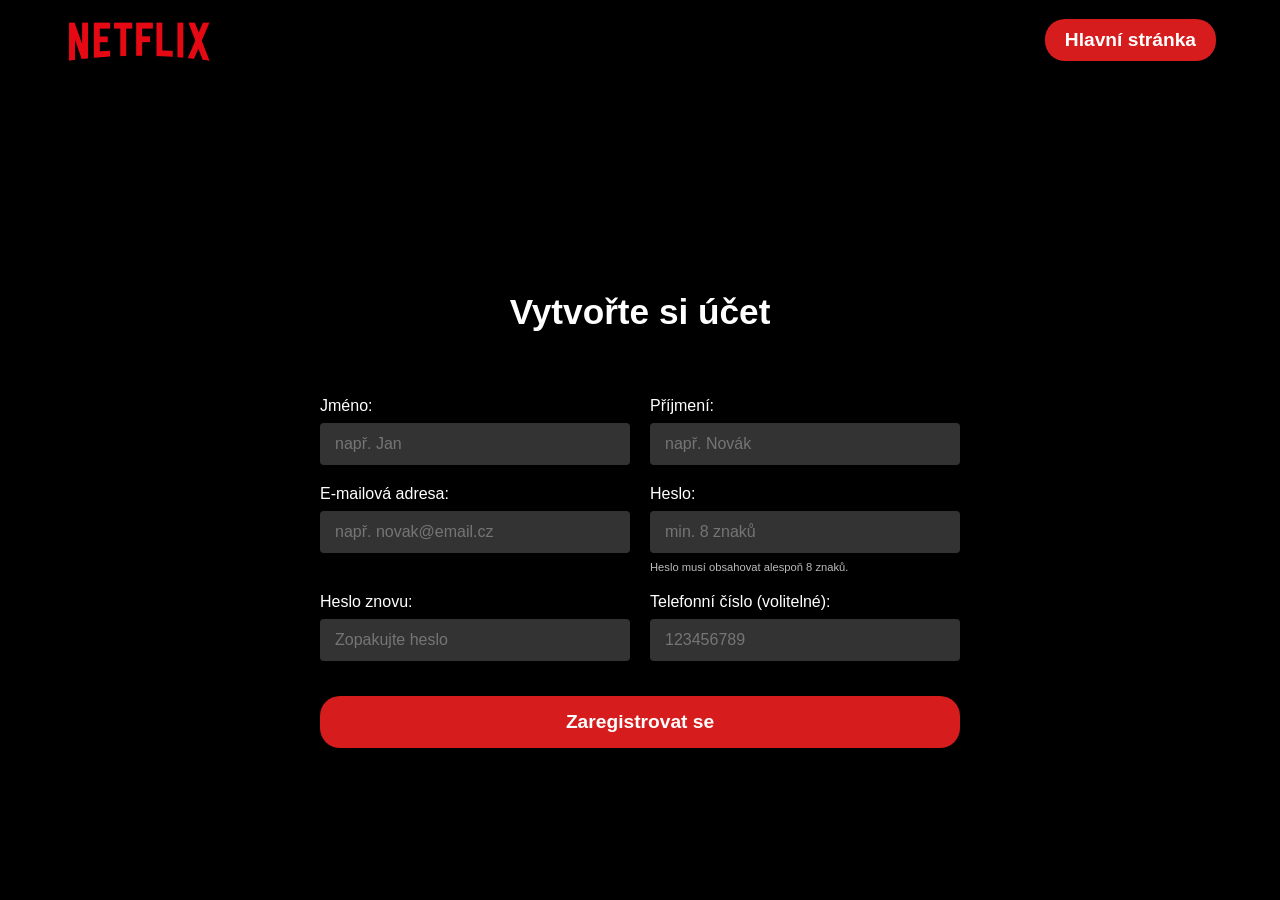
==== form.html @ d41755fc "Transfer to Netclone" ====
<!doctype html>
<html lang="cs">
  <head>
    <meta charset="UTF-8" />
    <meta name="viewport" content="width=device-width, initial-scale=1.0" />
    <title>Netflix Clone - Registrace</title>
    <link rel="stylesheet" href="styles/reset.css" />
    <link rel="stylesheet" href="styles/global.css" />
    <link rel="stylesheet" href="styles/layout.css" />
    <link rel="stylesheet" href="styles/form.css" />
  </head>
  <body>

    <!-- ========================================== -->
    <!-- HLAVIČKA STRÁNKY (HEADER)                  -->
    <!-- ========================================== -->
    <header>
      <a href="index.html" class="logo" aria-label="Domů"></a>
      <a href="index.html" class="btn-netflix">Hlavní stránka</a>
    </header>

    <!-- ========================================== -->
    <!-- HLAVNÍ OBSAH STRÁNKY (MAIN)                -->
    <!-- ========================================== -->
    <main>
      <h2>Vytvořte si účet</h2>

      <!-- --- Registrační formulář --- -->
      <form id="registration-form">

        <!-- Pole: Jméno -->
        <div class="input-group">
          <label for="first-name">Jméno:</label>
          <input
            type="text"
            id="first-name"
            name="first-name"
            required
            placeholder="např. Jan"
          />
        </div>

        <!-- Pole: Příjmení -->
        <div class="input-group">
          <label for="surname">Příjmení:</label>
          <input
            type="text"
            id="surname"
            name="surname"
            required
            placeholder="např. Novák"
          />
        </div>

        <!-- Pole: E-mail -->
        <div class="input-group">
          <label for="user-email">E-mailová adresa:</label>
          <input
            type="email"
            id="user-email"
            name="email"
            required
            placeholder="např. novak@email.cz"
          />
        </div>

        <!-- Pole: Heslo -->
        <div class="input-group">
          <label for="user-password">Heslo:</label>
          <input
            type="password"
            id="user-password"
            name="password"
            required
            minlength="8"
            placeholder="min. 8 znaků"
          />
          <small class="form-help">Heslo musí obsahovat alespoň 8 znaků.</small>
        </div>

        <!-- Pole: Heslo znovu (kontrola shody)-->
        <div class="input-group">
          <label for="user-repeat-password">Heslo znovu:</label>
          <input
            type="password"
            id="user-repeat-password"
            name="repeat-password"
            required
            minlength="8"
            placeholder="Zopakujte heslo"
          />
          <span id="password-error" class="error-text hidden"
            >Hesla se neshodují!</span
          >
        </div>

        <!-- Pole: Telefonní číslo (volitelné)-->
        <div class="input-group">
          <label for="user-phone">Telefonní číslo (volitelné):</label>
          <input
            type="tel"
            id="user-phone"
            name="phone"
            pattern="[0-9]{9}"
            placeholder="123456789"
          />
        </div>

        <!-- Odesílací tlačítko -->
        <button type="submit" class="btn-netflix">Zaregistrovat se</button>
        
      </form>
    </main>

    <!-- ========================================== -->
    <!-- SCRIPTY A DODATEČNÉ ELEMENTY               -->
    <!-- ========================================== -->
    <img
      src="icons/circle-up-solid-full.svg"
      class="scroll-up-btn"
      alt="Zpět nahoru"
    />
    <script type="module" src="scripts/main.js"></script>
  </body>
</html>
---- styles/global.css ----
/* ==========================================================================
   GLOBAL.CSS
   Základní nastavení, proměnné a globální komponenty napříč celým webem.
   ========================================================================== */

/* --- 1. PROMĚNNÉ (Design Tokens) --- */  
:root {
  /* --- ZNAČKA (Brand) --- */
  --netflix-red: rgb(214, 28, 28);
  --netflix-red-rgb: 214, 28, 28; /* Pro použití v rgba() */
  --netflix-red-hover: rgb(190, 20, 20);

  /* --- POZADÍ A POVRCHY (Backgrounds & Surfaces) --- */
  --bg-black: #000000; /* Úplně černé pozadí webu/patičky */
  --bg-black-rgb: 0, 0, 0; /* Pro použití v rgba() */
  --bg-dark: #141414; /* Netflix tmavé pozadí (pro případné sekce) */
  --surface-dark: #222222; /* Karty filmů, pozadí položek v roletce */
  --surface-medium: #333333; /* Pozadí inputů a roletky (select) */
  --surface-light: #444444; /* Aktivní stav inputů (focus) */

  /* Průhledná pozadí (Overlays) */
  --overlay-dark: rgba(0, 0, 0, 0.75); /* Pozadí registračního formuláře */

  /* --- TEXTY (Typography) --- */
  --text-primary: #ffffff; /* Hlavní nadpisy a texty */
  --text-secondary: #e5e5e5; /* Popisky polí (labely) */
  --text-help: #bbbbbb; /* Doplňující texty a nápovědy */
  --text-muted: #737373; /* Nejméně výrazný text (např. patička) */

  /* --- RÁMEČKY (Borders) --- */
  --border-color: #555555; /* Standardní rámeček inputů a roletky */

  /* --- STAVOVÉ BARVY (Status/Validation) --- */
  --color-success: #46d369; /* Zelená pro úspěch */
  --bg-success-light: rgba(70, 211, 105, 0.1); /* Zelené průhledné pozadí */
  --bg-error-light: rgba(
    214,
    28,
    28,
    0.1
  ); /* Červené průhledné pozadí pro chybu */
}

/* --- 2. ZÁKLADNÍ NASTAVENÍ (Base) --- */
body {
  background-color: var(--bg-black);
  color: var(--text-primary);
  font-family: Arial, sans-serif;
  min-height: 100vh; /* Zajistí, že pozadí je přes celou obrazovku */
  display: flex;
  flex-direction: column;
}

main {
  padding: 0px;
  flex-grow: 1;
}

/* --- 3. GLOBÁLNÍ KOMPONENTY (Components) --- */
.btn-netflix {
  background-color: var(--netflix-red);
  color: var(--text-primary);
  padding: 8px 16px;
  border: none;
  border-radius: 20px; /* Sjednocené zaoblení */
  text-decoration: none;
  font-weight: bold;
  font-size: 1rem;
  cursor: pointer;
  display: inline-flex;
  align-items: center;
  justify-content: center;
  transition:
    background-color 0.3s ease,
    transform 0.2s ease;
}

.btn-netflix:hover {
  background-color: var(--netflix-red-hover);
  color: var(--text-primary);
  transform: scale(1.05); /* Jemné zvětšení pro interaktivitu */
}

.btn-netflix:active {
  transform: scale(0.98);
}

.scroll-up-btn {
  position: fixed;
  bottom: 10px;
  right: 10px;
  width: 40px;
  height: 40px;
  cursor: pointer;
  z-index: 1000;
  opacity: 0;
  visibility: hidden;
  transition:
    opacity 0.3s ease,
    visibility 0.3s ease,
    transform 0.2s ease;
}

/* Třída, kterou přidáme přes JavaScript pro zobrazení */
.scroll-up-btn.visible {
  opacity: 1;
  visibility: visible;
}

.scroll-up-btn:hover {
  transform: scale(1.1); /* Efekt zvětšení při najetí myší */
}

/* --- 4. MEDIA QUERIES --- */
/* ==========================================================================
   TABLET (min-width: 768px)
   ========================================================================== */
@media (min-width: 768px) {
  .btn-netflix {
    font-size: 1.2rem;
    padding: 10px 20px;
  }
  .scroll-up-btn {
    width: 50px;
    height: 50px;
  }
}
---- styles/layout.css ----
/* ==========================================================================
   LAYOUT.CSS
   Styly pro opakující se strukturní prvky (Hlavička, Navigace, Patička).
   ========================================================================== */

/* --- 1. HLAVIČKA (Header) --- */
header {
  display: flex;
  justify-content: space-between;
  align-items: center;
  padding: 20px 5%;
  width: 100%;
  background-color: var(--bg-black);
  position: sticky;
  height: 60px;
  top: 0;
  left: 0;
  z-index: 100;
}

.logo {
  display: block;
  background-image: url("../pictures/netflix-logo.png");
  background-size: contain;
  background-repeat: no-repeat;
  margin-top: 10px;
  width: 120px;
  height: 45px;
}

/* --- 2. NAVIGACE (Nav) --- */
nav {
  display: flex;
  flex-wrap: wrap; /* Pro velmi malé displeje (300px) se odkazy hezky zalomí */
  gap: 20px;
  justify-content: center; /* Na mobilu vycentrujeme */
}

/* Odkazy v navigaci */
nav a {
  color: var(--text-primary);
  text-decoration: none;
  font-weight: bold;
  font-size: 1.1rem;
  transition: color 0.3s ease; /* Plynulá změna barvy při najetí myší */
}

nav a:hover {
  color: var(--netflix-red);
}

/* --- 3. PATIČKA (Footer) --- */
/* --- Patička --- */
footer {
  background-color: var(--bg-black);
  padding: 60px 10%; /* Velké odsazení zleva a zprava */
  margin-bottom: 20px;
}

.footer-links {
  display: grid;
  /*  Vytvoří sloupce o minimální šířce 180px, zbytek místa se rovnoměrně rozdělí */
  grid-template-columns: repeat(2, 1fr);
  gap: 20px;
}

.footer-links a {
  color: var(--text-muted);
  text-decoration: underline;
  font-size: 0.9rem;
  transition: color 0.3s ease;
}

.footer-links a:hover {
  color: var(--text-primary); /* Po najetí myší odkaz zesvětlá */
}
/* ==========================================================================
   TABLET (min-width: 768px)
   ========================================================================== */
@media (min-width: 768px) {
  header {
    height: 80px;
  }
  .logo {
    width: 150px;
    height: 55px;
  }
  nav {
    justify-content: flex-start;
  }
}
---- styles/form.css ----
/* ==========================================================================
   FORM.CSS
   Styly pro registrační stránku a formuláře.
   ========================================================================== */

/* --- 1. ZÁKLADNÍ ROZLOŽENÍ (Base) --- */
main {
  display: flex;
  flex-direction: column;
  align-items: center;
  justify-content: center;
  margin: 50px 20px;
}

main h2 {
  margin-top: 100px;
  margin-bottom: 25px;
  font-size: 2.2rem;
  text-align: center;
}

/* --- 2. OBAL FORMULÁŘE (Form Container) --- */
/* Samotný box formuláře */
#registration-form {
  background-color: var(--overlay-dark); /* Tmavý průhledný box */
  padding: 40px 30px;
  border-radius: 8px;
  width: 100%;
  max-width: 400px; /* Aby nebyl na PC přes celou obrazovku */
  display: flex;
  flex-direction: column;
  gap: 20px;
}
#registration-form button {
  padding: 15px; /* Specifické pro tento formulář */
  margin-top: 10px;
}

/* --- 3. INPUTY A LABELY (Form Inputs) --- */
/* Obal pro label a input */
.input-group {
  display: flex;
  flex-direction: column;
  gap: 8px;
}

.input-group label {
  font-size: 1rem;
  font-weight: 500;
}

/* Políčka pro psaní */
.input-group input {
  background-color: var(--surface-medium);
  color: var(--text-primary);
  border: none;
  border-radius: 4px;
  padding: 12px 15px;
  font-size: 1rem;
  outline: none; /* Skryje výchozí modrý rámeček prohlížeče */
  transition:
    background-color 0.3s ease,
    outline 0.3s ease;
}

/* Efekt po kliknutí do políčka (focus) */
.input-group input:focus {
  background-color: var(--surface-light);
  outline: 2px solid var(--netflix-red);
}

.input-group .form-help {
  font-size: 0.7rem;
  color: var(--text-help);
}


/* --- 4. STAVOVÉ TŘÍDY A VALIDACE (Validation States) --- */
/* Stylování chybového textu */
.error-text {
  color: var(--netflix-red);
  font-size: 0.85rem;
  margin-top: -3px;
  font-weight: bold;
}

/* Třída pro skrytí elementu */
.hidden {
  display: none;
}

/* Třída, kterou přidáme políčku přes JS, když je v něm chyba */
.input-error {
  border: 2px solid var(--netflix-red) !important;
  background-color: var(--bg-error-light) !important;
}

/* Třída pro zprávu o úspěchu (tu vytvoříme přes TypeScript) */
.success-message {
  color: var(--color-success);
  background-color: var(--bg-success-light);
  padding: 20px;
  border-radius: 4px;
  text-align: center;
  font-size: 1.2rem;
  border: 1px solid var(--color-success);
}

/* Políčko je správně vyplněné (a uživatel do něj už něco napsal) */
.input-group input:not(:placeholder-shown):valid {
  outline: 2px solid var(--color-success) !important;
}

/* Políčko je vyplněné špatně (a uživatel do něj už něco napsal) */
.input-group input:not(:placeholder-shown):invalid {
  outline: 2px solid var(--netflix-red) !important;
}

/* --- 5. MEDIA QUERIES --- */
/* ==========================================================================
   TABLET (min-width: 768px)
   ========================================================================== */
@media (min-width: 768px) {
  #registration-form {
    display: grid;
    grid-template-columns: 1fr 1fr;
    max-width: 700px; /* Zvětšíme max. šířku, aby se 2 sloupce hezky vešly */
    align-items: start;
  }

  /* Tlačítko pro registraci chceme roztáhnout přes oba sloupce (úplně dolů) */
  #registration-form button {
    grid-column: 1 / -1;
    margin-top: 15px;
  }
}
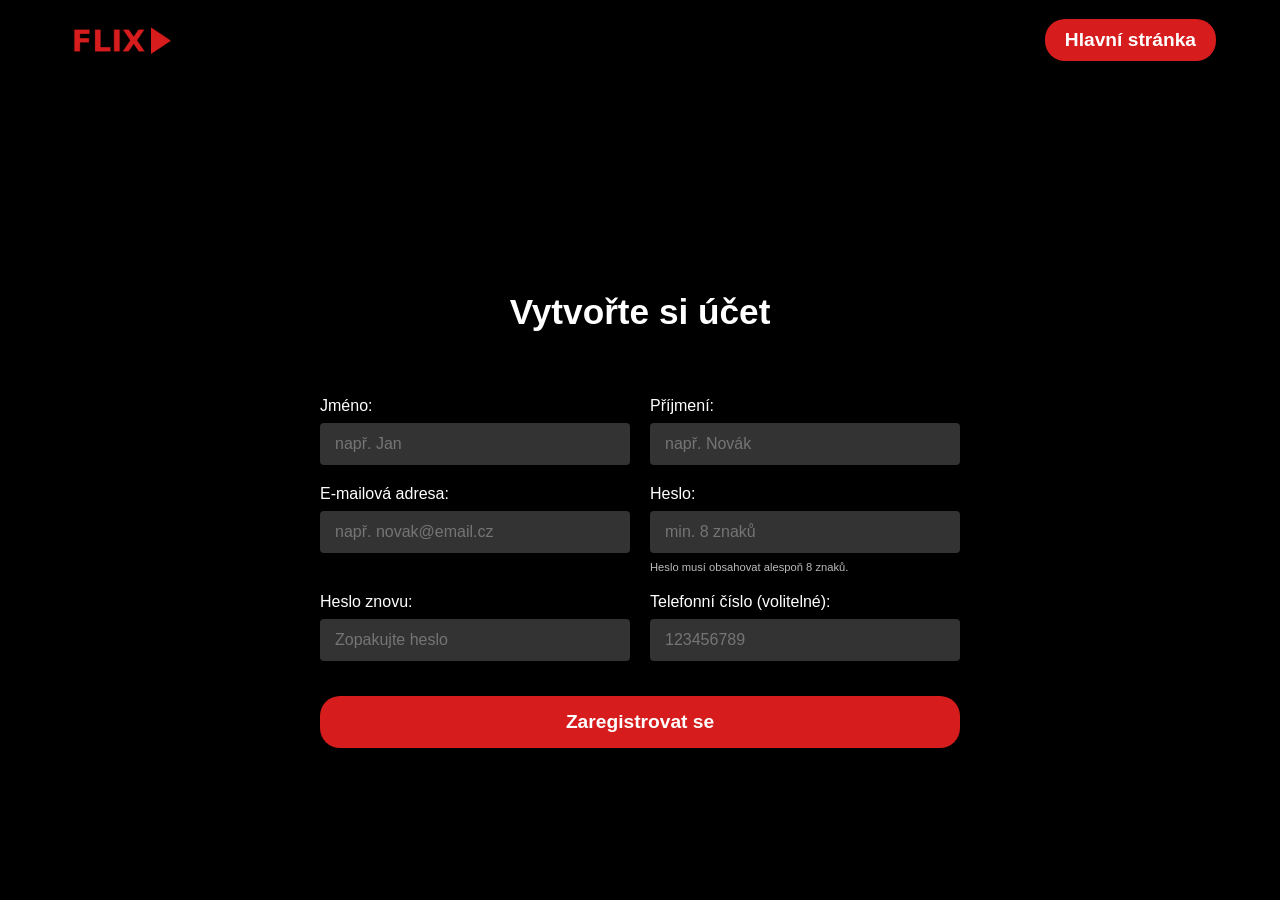
==== commit 4a7f5662: "Zmeny nazvu na flix" ====
--- a/form.html
+++ b/form.html
@@ -3,7 +3,7 @@
   <head>
     <meta charset="UTF-8" />
     <meta name="viewport" content="width=device-width, initial-scale=1.0" />
-    <title>Netflix Clone - Registrace</title>
+    <title>Flix - Movie App - Registrace</title>
     <link rel="stylesheet" href="styles/reset.css" />
     <link rel="stylesheet" href="styles/global.css" />
     <link rel="stylesheet" href="styles/layout.css" />
@@ -16,7 +16,7 @@
     <!-- ========================================== -->
     <header>
       <a href="index.html" class="logo" aria-label="Domů"></a>
-      <a href="index.html" class="btn-netflix">Hlavní stránka</a>
+      <a href="index.html" class="btn-flix">Hlavní stránka</a>
     </header>
 
     <!-- ========================================== -->
@@ -107,7 +107,7 @@
         </div>
 
         <!-- Odesílací tlačítko -->
-        <button type="submit" class="btn-netflix">Zaregistrovat se</button>
+        <button type="submit" class="btn-flix">Zaregistrovat se</button>
         
       </form>
     </main>
--- a/styles/global.css
+++ b/styles/global.css
@@ -57,7 +57,7 @@
 }
 
 /* --- 3. GLOBÁLNÍ KOMPONENTY (Components) --- */
-.btn-netflix {
+.btn-flix {
   background-color: var(--netflix-red);
   color: var(--text-primary);
   padding: 8px 16px;
@@ -75,13 +75,13 @@
     transform 0.2s ease;
 }
 
-.btn-netflix:hover {
+.btn-flix:hover {
   background-color: var(--netflix-red-hover);
   color: var(--text-primary);
   transform: scale(1.05); /* Jemné zvětšení pro interaktivitu */
 }
 
-.btn-netflix:active {
+.btn-flix:active {
   transform: scale(0.98);
 }
 
@@ -116,7 +116,7 @@
    TABLET (min-width: 768px)
    ========================================================================== */
 @media (min-width: 768px) {
-  .btn-netflix {
+  .btn-flix {
     font-size: 1.2rem;
     padding: 10px 20px;
   }
--- a/styles/layout.css
+++ b/styles/layout.css
@@ -20,7 +20,7 @@
 
 .logo {
   display: block;
-  background-image: url("../pictures/netflix-logo.png");
+  background-image: url("../pictures/flix-logo.png");
   background-size: contain;
   background-repeat: no-repeat;
   margin-top: 10px;
